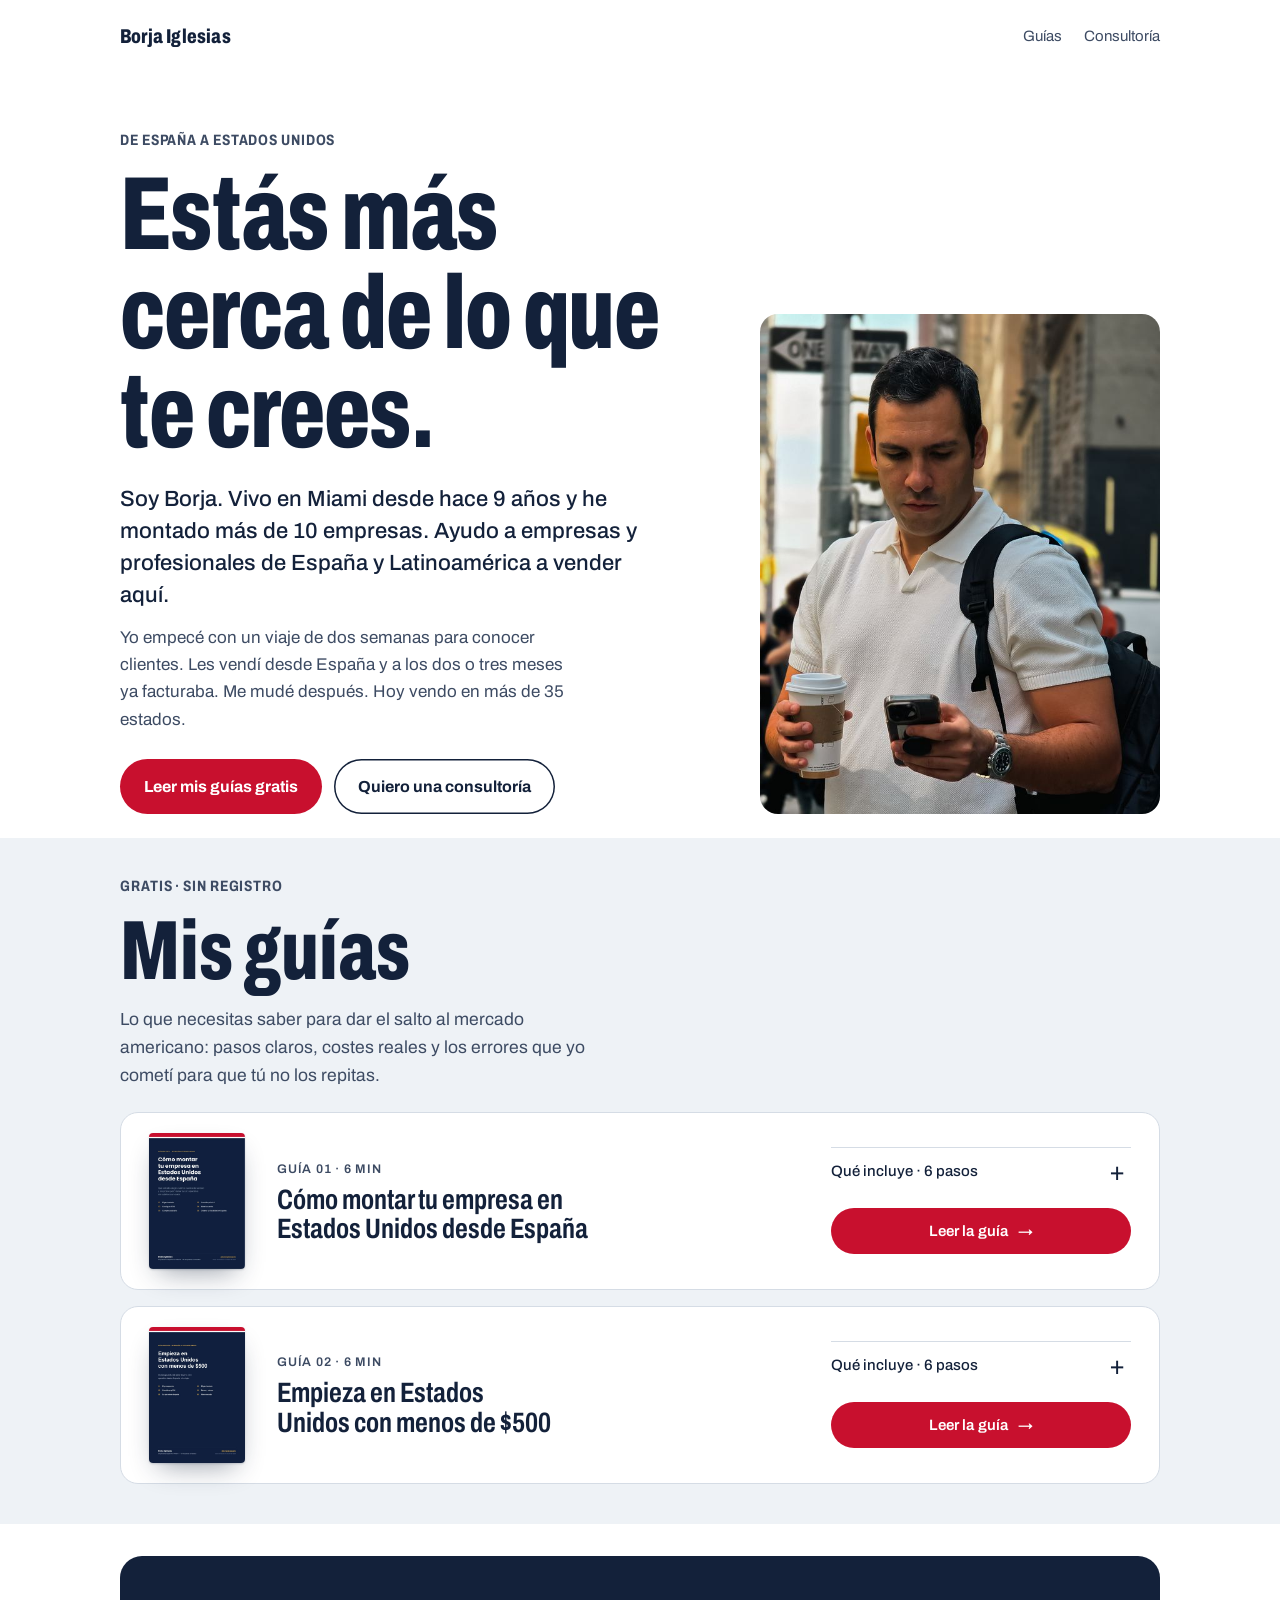
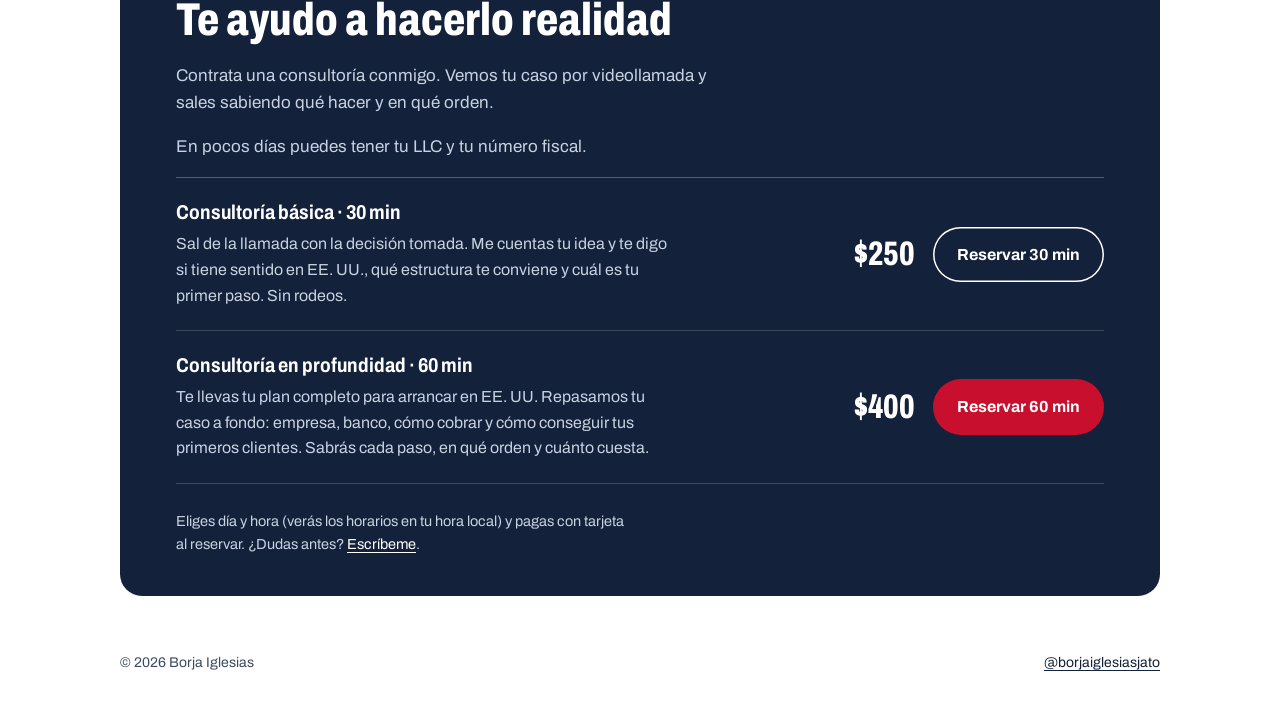
==== index.html @ a5430649 "Guías: tarjetas horizontales a todo el ancho; Guía 01 primero" ====
<!doctype html>
<html lang="es">
<head>
<meta charset="utf-8">
<meta name="viewport" content="width=device-width,initial-scale=1">
<title>Borja Iglesias · Te ayudo a vender en Estados Unidos</title>
<meta name="description" content="Vivo en Miami desde hace 9 años y he montado más de 10 empresas. Te ayudo a vender en Estados Unidos desde España o Latinoamérica.">
<link rel="canonical" href="https://borjaiglesiasjato.com/">
<meta property="og:type" content="website">
<meta property="og:locale" content="es_ES">
<meta property="og:site_name" content="Borja Iglesias">
<meta property="og:url" content="https://borjaiglesiasjato.com/">
<meta property="og:title" content="Borja Iglesias · Estás más cerca de lo que te crees">
<meta property="og:description" content="Mis guías gratuitas y consultorías 1 a 1 para llevar tu negocio a Estados Unidos.">
<meta property="og:image" content="https://borjaiglesiasjato.com/img/og-home.jpg">
<meta property="og:image:width" content="1200">
<meta property="og:image:height" content="630">
<meta property="og:image:alt" content="Borja Iglesias, empresario español en Estados Unidos">
<meta name="twitter:card" content="summary_large_image">
<meta name="theme-color" content="#13213a">
<link rel="icon" href="/favicon.svg" type="image/svg+xml">
<link rel="icon" href="/favicon-32.png" sizes="32x32" type="image/png">
<link rel="apple-touch-icon" href="/apple-touch-icon.png">
<link rel="preload" href="/fonts/archivo.woff" as="font" type="font/woff" crossorigin>
<link rel="stylesheet" href="/styles.css?v=20261027h">
</head>
<body>
<header class="wrap top">
  <a class="brand" href="/">Borja Iglesias</a>
  <nav><a href="#guias">Guías</a><a href="#sesion">Consultoría</a></nav>
</header>

<main>
  <div class="wrap hero">
    <div class="hero-text">
      <p class="kicker">De España a Estados Unidos</p>
      <h1>Estás más cerca de lo que te crees.</h1>
      <p class="lede">Soy Borja. Vivo en Miami desde hace 9 años y he montado más de 10 empresas. Ayudo a empresas y profesionales de España y Latinoamérica a vender aquí.</p>
      <p class="origin">Yo empecé con un viaje de dos semanas para conocer clientes. Les vendí desde España y a los dos o tres meses ya facturaba. Me mudé después. Hoy vendo en más de 35 estados.</p>
      <div class="actions">
        <a class="btn" href="#guias">Leer mis guías gratis</a>
        <a class="btn ghost" href="#sesion">Quiero una consultoría</a>
      </div>
    </div>
    <img class="portrait" src="/img/borja-640.jpg" srcset="/img/borja-640.jpg 640w, /img/borja-1000.jpg 1000w" sizes="(max-width: 820px) 100vw, 420px" width="640" height="800" alt="Borja Iglesias en la calle, con un café y el móvil">
  </div>

  <section id="guias" class="guides-sec">
    <div class="wrap">
      <p class="kicker">Gratis · sin registro</p>
      <h2>Mis guías</h2>
      <p class="intro">Lo que necesitas saber para dar el salto al mercado americano: pasos claros, costes reales y los errores que yo cometí para que tú no los repitas.</p>
      <ul class="guides">
        <li>
          <a class="g-cover-link" href="/guia-estados-llc" tabindex="-1" aria-hidden="true"><img class="g-cover" src="/img/portada-guia-estados-llc.jpg" width="640" height="905" alt="" loading="lazy"></a>
          <a class="g-head" href="/guia-estados-llc">
            <span class="g-meta">Guía 01 · 6 min</span>
            <h3>Cómo montar tu empresa en Estados Unidos desde España</h3>
          </a>
          <div class="g-more">
            <details class="g-toggle">
              <summary>Qué incluye · 6 pasos</summary>
              <ol class="g-steps">
                <li>Elige el estado</li><li>Constituye la LLC</li><li>Consigue el EIN</li>
                <li>Abre la cuenta</li><li>Cumple cada año</li><li>Ordena tu fiscalidad en España</li>
              </ol>
            </details>
            <a class="btn" href="/guia-estados-llc">Leer la guía <span aria-hidden="true">→</span></a>
          </div>
        </li>
        <li>
          <a class="g-cover-link" href="/guia-llc-menos-500" tabindex="-1" aria-hidden="true"><img class="g-cover" src="/img/portada-guia-llc-menos-500.jpg" width="640" height="905" alt="" loading="lazy"></a>
          <a class="g-head" href="/guia-llc-menos-500">
            <span class="g-meta">Guía 02 · 6 min</span>
            <h3>Empieza en Estados Unidos con menos de $500</h3>
          </a>
          <div class="g-more">
            <details class="g-toggle">
              <summary>Qué incluye · 6 pasos</summary>
              <ol class="g-steps">
                <li>El presupuesto, partida a partida</li><li>Elige el estado</li><li>Constituye la LLC y saca el EIN</li>
                <li>Banco y cobros</li><li>Lo que viene después</li><li>Abre mercado poco a poco</li>
              </ol>
            </details>
            <a class="btn" href="/guia-llc-menos-500">Leer la guía <span aria-hidden="true">→</span></a>
          </div>
        </li>
      </ul>
    </div>
  </section>

  <section id="sesion">
    <div class="wrap">
      <div class="session">
        <h2>Te ayudo a hacerlo realidad</h2>
        <p>Contrata una consultoría conmigo. Vemos tu caso por videollamada y sales sabiendo qué hacer y en qué orden.</p>
        <p>En pocos días puedes tener tu LLC y tu número fiscal.</p>
        <ul class="plans">
          <li>
            <div><h3>Consultoría básica · 30 min</h3>
            <p>Sal de la llamada con la decisión tomada. Me cuentas tu idea y te digo si tiene sentido en EE. UU., qué estructura te conviene y cuál es tu primer paso. Sin rodeos.</p></div>
            <div class="buy"><b class="price">$250</b>
            <a class="btn ghost" data-book="30" href="https://cal.com/borjaiglesiasjato/consultoriabasica">Reservar 30 min</a></div>
          </li>
          <li>
            <div><h3>Consultoría en profundidad · 60 min</h3>
            <p>Te llevas tu plan completo para arrancar en EE. UU. Repasamos tu caso a fondo: empresa, banco, cómo cobrar y cómo conseguir tus primeros clientes. Sabrás cada paso, en qué orden y cuánto cuesta.</p></div>
            <div class="buy"><b class="price">$400</b>
            <a class="btn" data-book="60" href="https://cal.com/borjaiglesiasjato/consultoriaprofunda">Reservar 60 min</a></div>
          </li>
        </ul>
        <p class="fine">Eliges día y hora (verás los horarios en tu hora local) y pagas con tarjeta al reservar. ¿Dudas antes? <a href="https://ig.me/m/borjaiglesiasjato">Escríbeme</a>.</p>
      </div>
    </div>
  </section>
</main>

<footer>
  <div class="wrap"><span>© 2026 Borja Iglesias</span><a href="https://www.instagram.com/borjaiglesiasjato/">@borjaiglesiasjato</a></div>
</footer>
<script>
/* Ajusta la portada de cada guía al alto del título (solo móvil/tablet) */
(function(){var mq=matchMedia('(max-width:820px)');
function fit(){document.querySelectorAll('.guides > li').forEach(function(li){
  var h=li.querySelector('.g-head');if(!h)return;
  if(!mq.matches){li.style.removeProperty('--cov');return}
  li.style.setProperty('--cov','76px');
  for(var i=0;i<3;i++){var w=Math.min(innerWidth<480?92:120,Math.round(h.offsetHeight*640/905));li.style.setProperty('--cov',w+'px')}
})}
fit();addEventListener('resize',fit);if(document.fonts)document.fonts.ready.then(fit);})();
</script>
</body>
</html>
---- styles.css ----
/* borjaiglesiasjato.com — hoja de estilos compartida
   Idea: la travesía España → Estados Unidos. Tinta azul atlántico, papel blanco frío,
   rojo de bandera solo para la acción principal. Una sola familia (Archivo) jugando con el ancho. */
@font-face{font-family:"Archivo";src:url("/fonts/archivo.woff") format("woff");
  font-weight:400 800;font-stretch:62% 100%;font-display:swap}

:root{
  --ink:#13213a;        /* azul atlántico */
  --ink-2:#3d4b63;      /* texto secundario */
  --paper:#ffffff;
  --mist:#eef2f6;       /* fondos de bloque */
  --line:#d5dce5;
  --red:#c8102e;        /* acción principal */
  --gold:#d9a23a;       /* detalle de ruta */
  --max:1080px;
  --read:68ch;
}
*{box-sizing:border-box}
html{-webkit-text-size-adjust:100%}
body{margin:0;background:var(--paper);color:var(--ink);font-family:"Archivo",system-ui,sans-serif;
  font-variation-settings:"wdth" 100;font-size:17px;line-height:1.6}
img,svg{max-width:100%;display:block}
a{color:var(--ink);text-decoration-thickness:1px;text-underline-offset:3px}
a:hover{color:var(--red)}
:focus-visible{outline:3px solid var(--gold);outline-offset:3px;border-radius:2px}
.wrap{max-width:var(--max);margin:0 auto;padding:0 20px}

/* cabecera */
.top{display:flex;justify-content:space-between;align-items:center;padding-top:20px;padding-bottom:20px}
.brand{font-weight:800;font-variation-settings:"wdth" 75;font-size:20px;letter-spacing:.01em;text-decoration:none}
.top nav{display:flex;gap:22px;font-size:15px}
.top nav a{text-decoration:none;color:var(--ink-2)}
.top nav a:hover{color:var(--ink)}

/* botón */
.btn{display:inline-flex;align-items:center;gap:10px;background:var(--red);color:#fff;text-decoration:none;
  font-weight:700;padding:15px 24px;border-radius:999px;font-size:16px}
.btn:hover{background:#a50d26;color:#fff}
.btn.ghost{background:transparent;color:var(--ink);box-shadow:inset 0 0 0 1.5px var(--ink)}
.btn.ghost:hover{background:var(--ink);color:#fff}

/* hero */
.hero{padding-top:28px;padding-bottom:24px;display:grid;grid-template-columns:1fr;gap:28px}
.hero h1{margin:0;font-weight:800;font-variation-settings:"wdth" 68;line-height:.95;
  font-size:clamp(46px,9.5vw,104px);letter-spacing:-.01em;max-width:14ch}
.hero p.lede{font-size:clamp(19px,2.2vw,22px);line-height:1.45;max-width:40ch;margin:22px 0 12px;font-weight:500}
.hero p.origin{color:var(--ink-2);max-width:46ch;margin:0 0 26px}
.portrait{width:100%;aspect-ratio:4/3;object-fit:cover;object-position:50% 22%;border-radius:18px;background:var(--mist);height:auto}
@media (min-width:821px){
  .hero{grid-template-columns:minmax(0,1fr) 400px;gap:56px;align-items:end;padding-top:56px}
  .portrait{aspect-ratio:4/5;object-position:center}
}

/* secciones */
section{padding:32px 0}
.mist{background:var(--mist)}
h2{font-weight:800;font-variation-settings:"wdth" 75;font-size:clamp(30px,4.5vw,46px);line-height:1.05;margin:0 0 18px}
h3{font-weight:700;font-size:20px;line-height:1.25;margin:0 0 6px}
.cols{display:grid;grid-template-columns:1fr 1fr;gap:48px;align-items:start}
@media (max-width:820px){.cols{grid-template-columns:1fr;gap:24px}}
.story p{max-width:var(--read);margin:0 0 14px}
.facts{list-style:none;padding:0;margin:0;border-top:1.5px solid var(--ink)}
.facts li{display:grid;grid-template-columns:120px 1fr;gap:16px;padding:16px 0;border-bottom:1px solid var(--line)}
.facts b{font-variation-settings:"wdth" 70;font-size:30px;line-height:1;font-weight:800}
.facts span{color:var(--ink-2);font-size:15.5px}

/* guías: bloque protagonista */
.guides-sec{background:var(--mist);padding:36px 0 40px}
.guides-sec h2{font-size:clamp(44px,8vw,84px);font-variation-settings:"wdth" 68;line-height:.95;margin:0 0 14px}
.guides-sec .intro{color:var(--ink-2);max-width:48ch;margin:0;font-size:17.5px}
.guides{list-style:none;padding:0;margin:22px 0 0;display:grid;gap:16px}
.guides > li{display:grid;grid-template-columns:var(--cov,88px) 1fr;grid-template-areas:"cover head" "more more";gap:14px 14px;align-items:center;
  background:#fff;color:var(--ink);text-decoration:none;border-radius:18px;padding:16px;border:1px solid var(--line)}
.g-cover{width:100%;height:auto;border-radius:4px;box-shadow:0 1px 2px rgba(19,33,58,.18),0 12px 28px -10px rgba(19,33,58,.45);transition:transform .25s ease}
.g-cover-link{grid-area:cover;display:block}
.g-head{grid-area:head;display:block;color:var(--ink);text-decoration:none}
.g-more{grid-area:more}
.g-more > .btn{display:flex;justify-content:center;width:100%;padding:11px 20px;font-size:15px;font-weight:600;letter-spacing:.01em}
.g-meta{display:block;font-weight:600;font-size:12.5px;letter-spacing:.06em;text-transform:uppercase;color:var(--ink-2);margin-bottom:6px}
.guides h3{font-weight:650;font-variation-settings:"wdth" 74;font-size:clamp(22px,3.6vw,40px);line-height:1.05;margin:0;max-width:20ch;text-wrap:balance}
.g-toggle{border-top:1px solid var(--line);margin:0 0 14px}
.g-toggle summary{list-style:none;cursor:pointer;display:flex;justify-content:space-between;align-items:center;gap:12px;
  padding:10px 0;font-weight:500;font-size:15px;min-height:44px}
.g-toggle summary::-webkit-details-marker{display:none}
.g-toggle summary::after{content:"+";font-weight:300;font-size:26px;line-height:1;width:28px;text-align:center;color:var(--ink)}
.g-toggle[open] summary::after{content:"\2212"}
.g-toggle summary:hover{color:var(--red)}
.g-steps{list-style:none;counter-reset:s;padding:0 0 4px;margin:0;display:grid;grid-template-columns:1fr;gap:0}
.g-steps li{counter-increment:s;display:flex;gap:12px;align-items:baseline;padding:6px 0;font-size:15px;font-weight:400;border-bottom:1px solid var(--mist)}
.g-steps li::before{content:counter(s,decimal-leading-zero);font-weight:600;font-variation-settings:"wdth" 70;font-size:14px;color:#9a6b14;min-width:20px;
  font-feature-settings:"tnum"}
.g-head:hover h3{color:var(--red)}
@media (prefers-reduced-motion:no-preference){.guides > li:hover .g-cover{transform:translateY(-4px) rotate(-1deg)}}
@media (min-width:821px){
  .guides{gap:16px}
  .guides > li{grid-template-columns:96px minmax(0,1fr) 300px;grid-template-areas:"cover head more";gap:0 32px;padding:20px 28px;align-items:center}
  .guides h3{font-size:clamp(22px,2.2vw,28px);max-width:26ch}
  .g-more .g-toggle{margin-top:0}
}

/* sesión */
.session{background:var(--ink);color:#fff;border-radius:22px;padding:40px clamp(22px,5vw,56px);margin:0 auto}
.session h2{color:#fff}
.session p{color:#c8d2e1;max-width:56ch}
.session ul{color:#e6ecf4;padding-left:20px;margin:16px 0 26px}
.session .btn.ghost{color:#fff;box-shadow:inset 0 0 0 1.5px #fff}
.session .btn.ghost:hover{background:#fff;color:var(--ink)}
.actions{display:flex;flex-wrap:wrap;gap:12px}

footer{padding:24px 0 32px;color:var(--ink-2);font-size:14px}
footer .wrap{display:flex;justify-content:space-between;flex-wrap:wrap;gap:12px}

/* página de guía */
.guide-head{padding-top:40px;padding-bottom:28px;border-bottom:1.5px solid var(--ink)}
.guide-head h1{font-weight:800;font-variation-settings:"wdth" 70;font-size:clamp(40px,7vw,78px);line-height:.98;margin:0 0 18px;max-width:16ch}
.guide-head p{color:var(--ink-2);font-size:19px;max-width:52ch;margin:0 0 22px}
.toc{display:flex;flex-wrap:wrap;gap:8px 18px;font-size:15px;margin-top:18px}
.toc a{color:var(--ink-2)}
.guide{max-width:var(--read);margin:0 auto;padding:10px 0 30px}
.guide section{padding:38px 0 6px}
.guide .step{display:block;color:var(--red);font-weight:700;font-size:15px;margin-bottom:6px}
.guide h2{font-size:clamp(28px,4vw,38px)}
.guide p,.guide li{font-size:17.5px}
.guide ul{padding-left:20px}
.guide li{margin-bottom:8px}
.note{background:var(--mist);border-left:4px solid var(--red);padding:16px 18px;margin:22px 0;border-radius:0 10px 10px 0}
.note.warn{background:#fdf2e3;border-left-color:var(--gold)}
.note b{display:block;margin-bottom:4px}
.tbl{overflow-x:auto;margin:20px 0}
table{border-collapse:collapse;width:100%;font-size:15px;min-width:560px}
th{background:var(--ink);color:#fff;text-align:left;font-weight:600;padding:10px 10px;font-size:13.5px}
td{border-bottom:1px solid var(--line);padding:11px 10px;vertical-align:top}
td:first-child{font-weight:700;white-space:nowrap}
.small{font-size:14px;color:var(--ink-2)}
.checklist{list-style:none;padding:0}
.checklist li{padding:10px 0 10px 34px;border-bottom:1px solid var(--line);position:relative}
.checklist li::before{content:"";position:absolute;left:0;top:13px;width:18px;height:18px;border:2px solid var(--ink);border-radius:4px}
.end-cta{margin:40px 0 10px}

/* sesión: dos opciones con precio */
.plans{list-style:none;padding:0;margin:26px 0 22px;border-top:1px solid rgba(255,255,255,.28)}
.session .plans{padding-left:0}
.plans li{display:grid;grid-template-columns:1fr auto;gap:14px 32px;align-items:center;padding:22px 0;border-bottom:1px solid rgba(255,255,255,.18)}
.plans h3{color:#fff;font-variation-settings:"wdth" 85}
.plans p{margin:0;font-size:16px}
.plans .buy{display:flex;align-items:center;gap:18px;justify-content:flex-end}
.plans .price{font-variation-settings:"wdth" 68;font-weight:800;font-size:34px;line-height:1;color:#fff;white-space:nowrap}
.session .fine{font-size:14.5px;margin:0}
.session .fine a{color:#fff}
@media (max-width:640px){
  .plans li{grid-template-columns:1fr}
  .plans .buy{justify-content:space-between}
}

/* aviso intermedio en guías */
.mid-cta{background:var(--ink);color:#fff;border-radius:16px;padding:20px;margin:34px 0 0;display:grid;gap:14px}
.mid-cta p{margin:0;font-size:18px;font-weight:600;color:#fff}
.mid-cta .btn{justify-content:center;width:100%;white-space:nowrap;padding:13px 20px;font-size:15.5px;font-weight:600}
@media (min-width:640px){.mid-cta{grid-template-columns:1fr auto;align-items:center;padding:22px 26px}.mid-cta .btn{width:auto}}

/* 404 */
.notfound{padding-top:40px;padding-bottom:60px}
.notfound h1{font-weight:800;font-variation-settings:"wdth" 68;font-size:clamp(42px,8vw,84px);line-height:.98;margin:0 0 18px;max-width:14ch}
.notfound p{max-width:46ch;color:var(--ink-2);margin:0 0 24px}

.kicker{margin:0 0 14px;font-weight:700;font-variation-settings:"wdth" 80;font-size:15px;letter-spacing:.06em;text-transform:uppercase;color:var(--ink-2)}
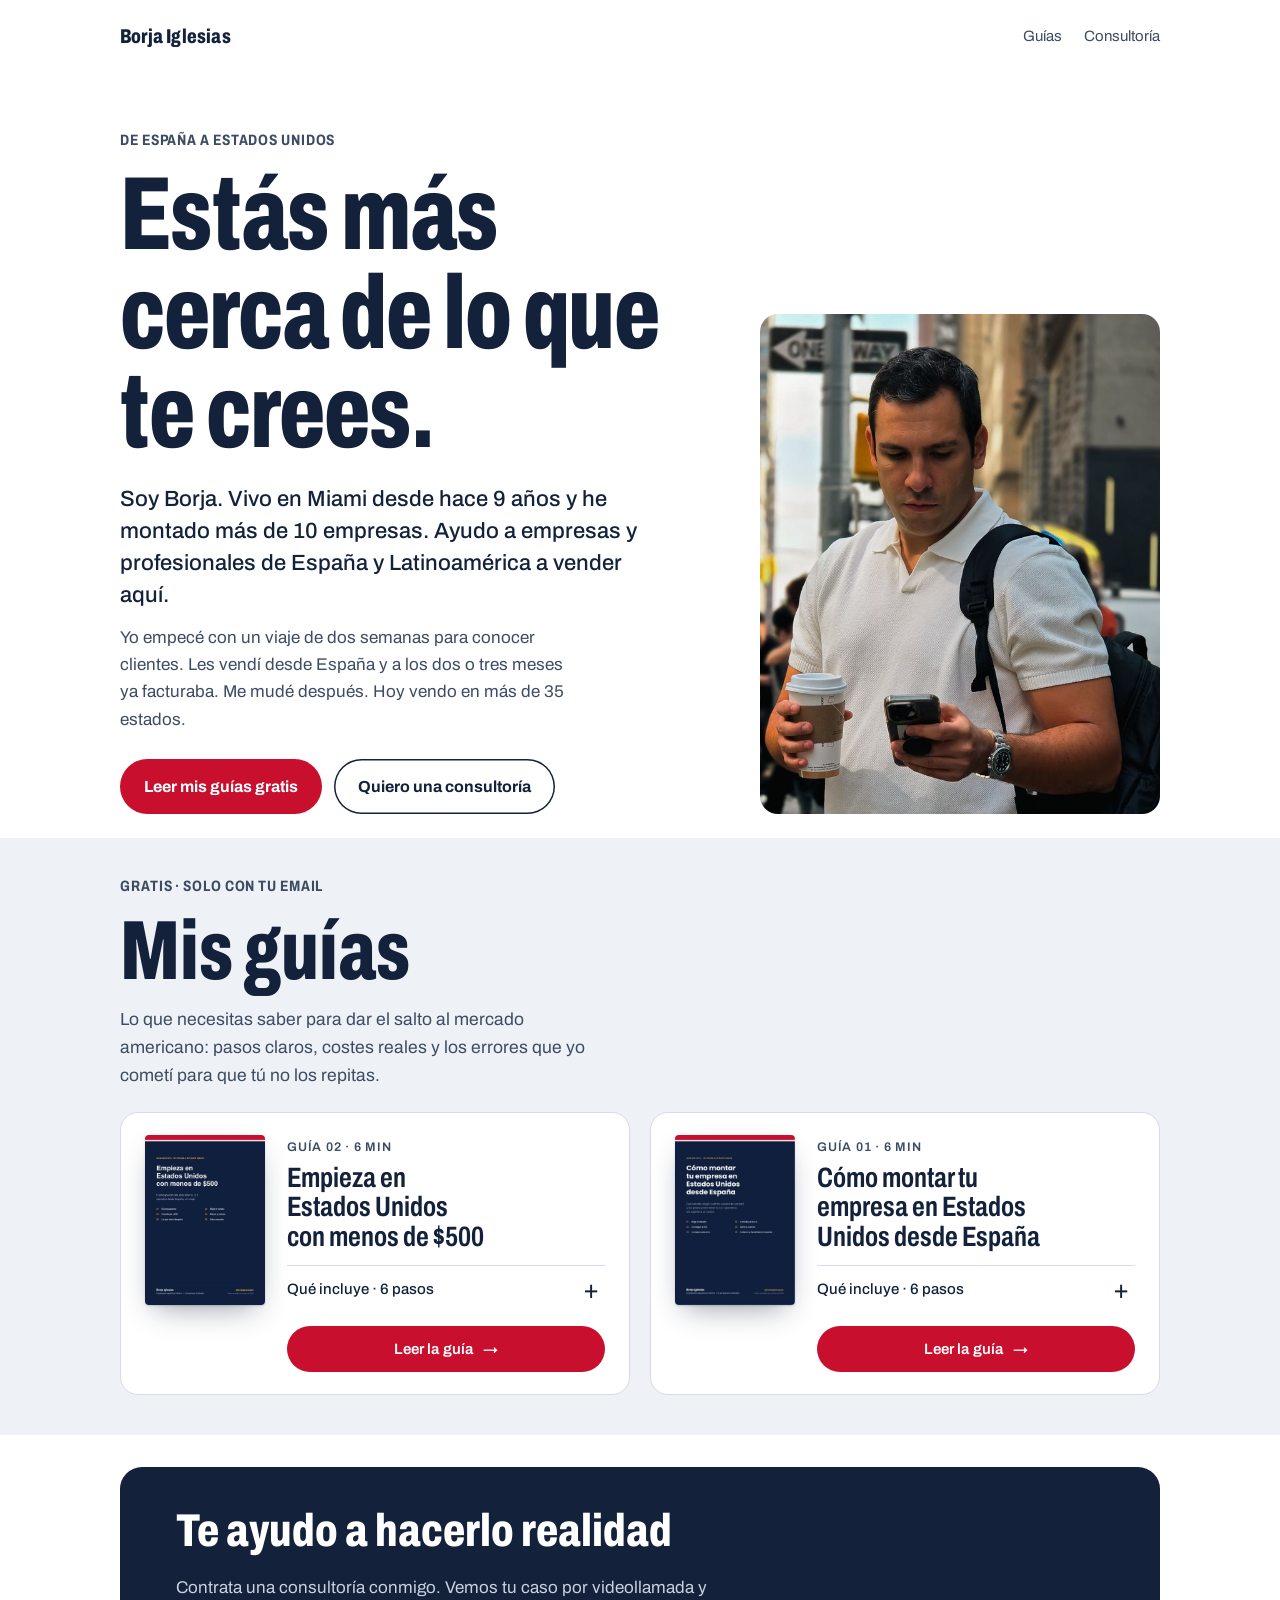
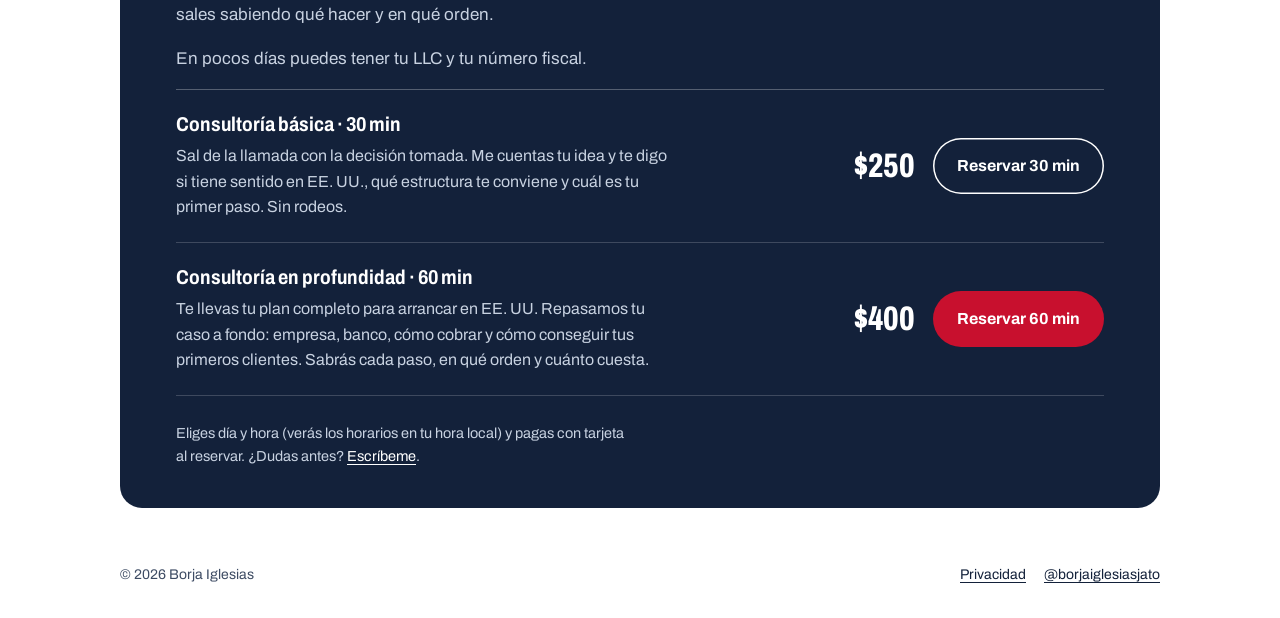
==== commit ede038e6: "Preview: guías con email (Kajabi), política de privacidad pendiente de datos del responsable Co-Auth" ====
--- a/index.html
+++ b/index.html
@@ -22,7 +22,7 @@
 <link rel="icon" href="/favicon-32.png" sizes="32x32" type="image/png">
 <link rel="apple-touch-icon" href="/apple-touch-icon.png">
 <link rel="preload" href="/fonts/archivo.woff" as="font" type="font/woff" crossorigin>
-<link rel="stylesheet" href="/styles.css?v=20261027h">
+<link rel="stylesheet" href="/styles.css?v=20261028a">
 </head>
 <body>
 <header class="wrap top">
@@ -47,10 +47,27 @@
 
   <section id="guias" class="guides-sec">
     <div class="wrap">
-      <p class="kicker">Gratis · sin registro</p>
+      <p class="kicker">Gratis · solo con tu email</p>
       <h2>Mis guías</h2>
       <p class="intro">Lo que necesitas saber para dar el salto al mercado americano: pasos claros, costes reales y los errores que yo cometí para que tú no los repitas.</p>
       <ul class="guides">
+        <li>
+          <a class="g-cover-link" href="/guia-llc-menos-500" tabindex="-1" aria-hidden="true"><img class="g-cover" src="/img/portada-guia-llc-menos-500.jpg" width="640" height="905" alt="" loading="lazy"></a>
+          <a class="g-head" href="/guia-llc-menos-500">
+            <span class="g-meta">Guía 02 · 6 min</span>
+            <h3>Empieza en Estados Unidos con menos de $500</h3>
+          </a>
+          <div class="g-more">
+            <details class="g-toggle">
+              <summary>Qué incluye · 6 pasos</summary>
+              <ol class="g-steps">
+                <li>El presupuesto, partida a partida</li><li>Elige el estado</li><li>Constituye la LLC y saca el EIN</li>
+                <li>Banco y cobros</li><li>Lo que viene después</li><li>Abre mercado poco a poco</li>
+              </ol>
+            </details>
+            <a class="btn" href="/guia-llc-menos-500">Leer la guía <span aria-hidden="true">→</span></a>
+          </div>
+        </li>
         <li>
           <a class="g-cover-link" href="/guia-estados-llc" tabindex="-1" aria-hidden="true"><img class="g-cover" src="/img/portada-guia-estados-llc.jpg" width="640" height="905" alt="" loading="lazy"></a>
           <a class="g-head" href="/guia-estados-llc">
@@ -66,23 +83,6 @@
               </ol>
             </details>
             <a class="btn" href="/guia-estados-llc">Leer la guía <span aria-hidden="true">→</span></a>
-          </div>
-        </li>
-        <li>
-          <a class="g-cover-link" href="/guia-llc-menos-500" tabindex="-1" aria-hidden="true"><img class="g-cover" src="/img/portada-guia-llc-menos-500.jpg" width="640" height="905" alt="" loading="lazy"></a>
-          <a class="g-head" href="/guia-llc-menos-500">
-            <span class="g-meta">Guía 02 · 6 min</span>
-            <h3>Empieza en Estados Unidos con menos de $500</h3>
-          </a>
-          <div class="g-more">
-            <details class="g-toggle">
-              <summary>Qué incluye · 6 pasos</summary>
-              <ol class="g-steps">
-                <li>El presupuesto, partida a partida</li><li>Elige el estado</li><li>Constituye la LLC y saca el EIN</li>
-                <li>Banco y cobros</li><li>Lo que viene después</li><li>Abre mercado poco a poco</li>
-              </ol>
-            </details>
-            <a class="btn" href="/guia-llc-menos-500">Leer la guía <span aria-hidden="true">→</span></a>
           </div>
         </li>
       </ul>
@@ -116,7 +116,7 @@
 </main>
 
 <footer>
-  <div class="wrap"><span>© 2026 Borja Iglesias</span><a href="https://www.instagram.com/borjaiglesiasjato/">@borjaiglesiasjato</a></div>
+  <div class="wrap"><span>© 2026 Borja Iglesias</span><span class="foot-links"><a href="/privacidad">Privacidad</a><a href="https://www.instagram.com/borjaiglesiasjato/">@borjaiglesiasjato</a></span></div>
 </footer>
 <script>
 /* Ajusta la portada de cada guía al alto del título (solo móvil/tablet) */
--- a/styles.css
+++ b/styles.css
@@ -92,10 +92,11 @@
 .g-head:hover h3{color:var(--red)}
 @media (prefers-reduced-motion:no-preference){.guides > li:hover .g-cover{transform:translateY(-4px) rotate(-1deg)}}
 @media (min-width:821px){
-  .guides{gap:16px}
-  .guides > li{grid-template-columns:96px minmax(0,1fr) 300px;grid-template-areas:"cover head more";gap:0 32px;padding:20px 28px;align-items:center}
-  .guides h3{font-size:clamp(22px,2.2vw,28px);max-width:26ch}
-  .g-more .g-toggle{margin-top:0}
+  .guides{grid-template-columns:repeat(2,minmax(0,1fr));gap:20px;align-items:start}
+  .guides > li{grid-template-columns:120px 1fr;grid-template-areas:"cover head" "cover more";gap:4px 22px;padding:22px 24px;align-items:start}
+  .guides h3{font-size:clamp(22px,2.2vw,28px)}
+  .g-head{align-self:end;padding-top:2px}
+  .g-toggle{margin-top:10px}
 }
 
 /* sesión */
@@ -164,3 +165,39 @@
 .notfound p{max-width:46ch;color:var(--ink-2);margin:0 0 24px}
 
 .kicker{margin:0 0 14px;font-weight:700;font-variation-settings:"wdth" 80;font-size:15px;letter-spacing:.06em;text-transform:uppercase;color:var(--ink-2)}
+
+/* guía: desbloqueo con email */
+html.gated .locked{display:none}
+.gate{display:none}
+html.gated .gate{display:block;position:relative;margin:30px 0 10px;background:var(--ink);color:#fff;border-radius:22px;padding:34px clamp(20px,5vw,44px) 30px}
+html.gated .gate::before{content:"";position:absolute;left:0;right:0;top:-120px;height:110px;pointer-events:none;
+  background:linear-gradient(to bottom,rgba(255,255,255,0),#fff)}
+.gate .kicker{color:var(--gold);margin-bottom:10px}
+.gate h2{color:#fff;margin:0 0 12px}
+.gate > p{color:#c8d2e1;max-width:52ch;font-size:17px;margin:0 0 20px}
+.gate .gate-legal{font-size:13px;line-height:1.5;color:#9fb0c7;margin:16px 0 0}
+.gate .gate-legal a{color:#fff}
+/* formulario de Kajabi restilado (gana a sus estilos con #gate + !important) */
+#gate #kajabi-form,#gate #kajabi-form form,#gate .kajabi-form__content{display:block!important;max-width:520px!important;width:100%!important;margin:0!important;padding:0!important;background:none!important;box-shadow:none!important;border:0!important}
+#gate .kajabi-form__title,#gate .kajabi-form__subtitle{display:none!important}
+#gate fieldset{border:0!important;padding:0!important;margin:0!important;display:grid!important;gap:12px}
+#gate .kajabi-form__form-item{margin:0!important;padding:0!important;width:100%!important}
+#gate input[type=text],#gate input[type=email]{width:100%!important;box-sizing:border-box!important;font-family:"Archivo",system-ui,sans-serif!important;font-size:17px!important;
+  padding:15px 16px!important;border-radius:12px!important;border:1.5px solid transparent!important;background:#fff!important;color:#13213a!important;box-shadow:none!important;height:auto!important;line-height:1.3!important;margin:0!important}
+#gate input::placeholder{color:#6b778a!important;opacity:1}
+#gate input[type=text]:focus,#gate input[type=email]:focus{outline:3px solid #d9a23a!important;outline-offset:1px}
+#gate .checkbox-field label{display:flex!important;gap:12px!important;align-items:flex-start!important;margin:4px 0 0!important;padding:0!important;position:static!important;cursor:pointer}
+#gate .checkbox-field input[type=checkbox]{appearance:auto!important;-webkit-appearance:checkbox!important;position:static!important;opacity:1!important;display:block!important;
+  width:20px!important;height:20px!important;min-width:20px;margin:2px 0 0!important;padding:0!important;accent-color:#c8102e;border-radius:4px!important}
+#gate .checkbox-field .overlay,#gate .checkbox-field label::before,#gate .checkbox-field label::after{display:none!important}
+#gate .checkbox-field .text{position:static!important;padding:0!important;margin:0!important;color:#e6ecf4!important;font-family:"Archivo",system-ui,sans-serif!important;font-size:14.5px!important;line-height:1.45!important;font-weight:400!important}
+#gate .kajabi-form__btn{display:inline-flex!important;justify-content:center;align-items:center;width:100%!important;background:#c8102e!important;color:#fff!important;border:0!important;
+  font-family:"Archivo",system-ui,sans-serif!important;font-weight:700!important;font-size:17px!important;padding:17px 28px!important;border-radius:999px!important;cursor:pointer;margin:8px 0 0!important;height:auto!important;line-height:1.2!important;box-shadow:none!important;text-transform:none!important;letter-spacing:0!important}
+#gate .kajabi-form__btn:hover{background:#a50d26!important}
+#gate .kajabi-form__btn:focus-visible{outline:3px solid #d9a23a!important;outline-offset:3px}
+#gate .parsley-errors-list{list-style:none;padding:0;margin:6px 0 0;color:#ffb4b4;font-size:14px}
+@media (min-width:640px){#gate .kajabi-form__btn{width:auto!important}}
+.foot-links{display:flex;gap:18px}
+.legal{padding-top:30px}
+.legal h1{font-weight:800;font-variation-settings:"wdth" 70;font-size:clamp(36px,6vw,60px);line-height:1;margin:0 0 10px}
+.legal h2{font-size:clamp(22px,3vw,28px);margin:32px 0 10px}
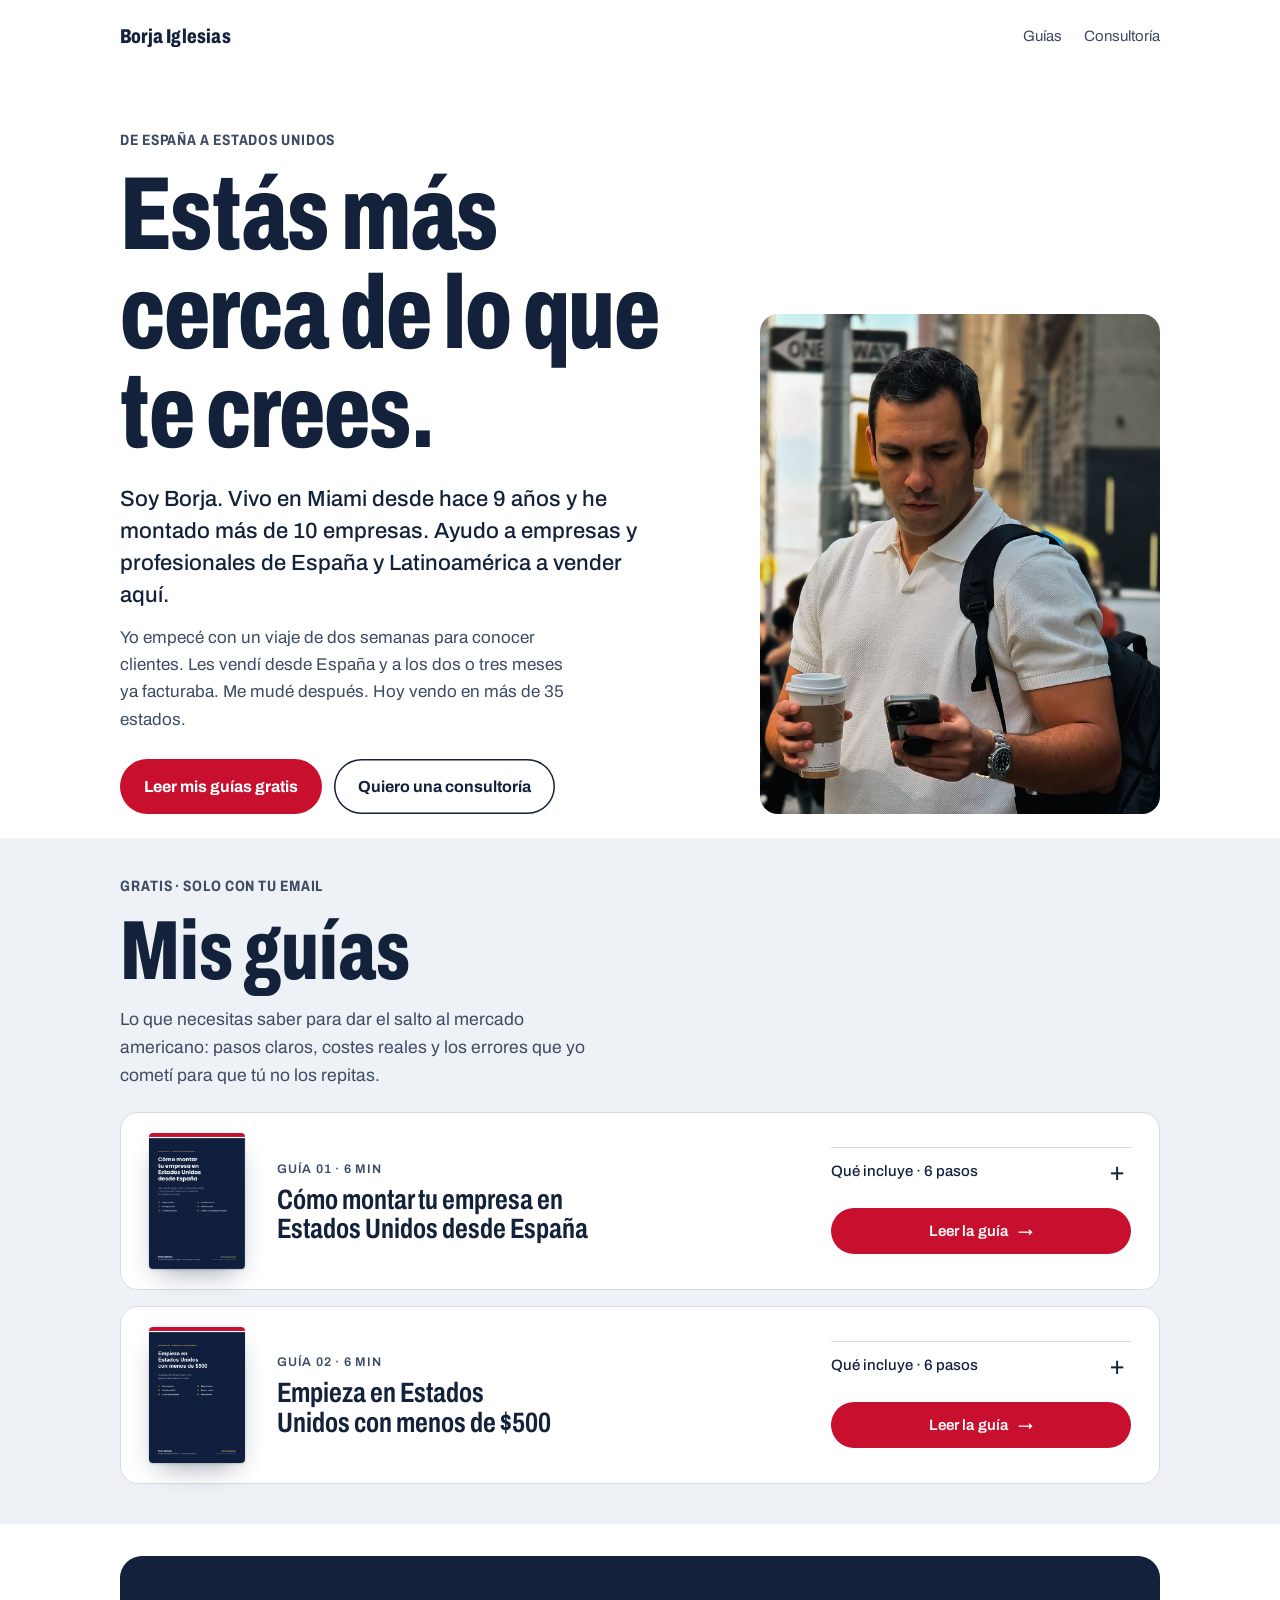
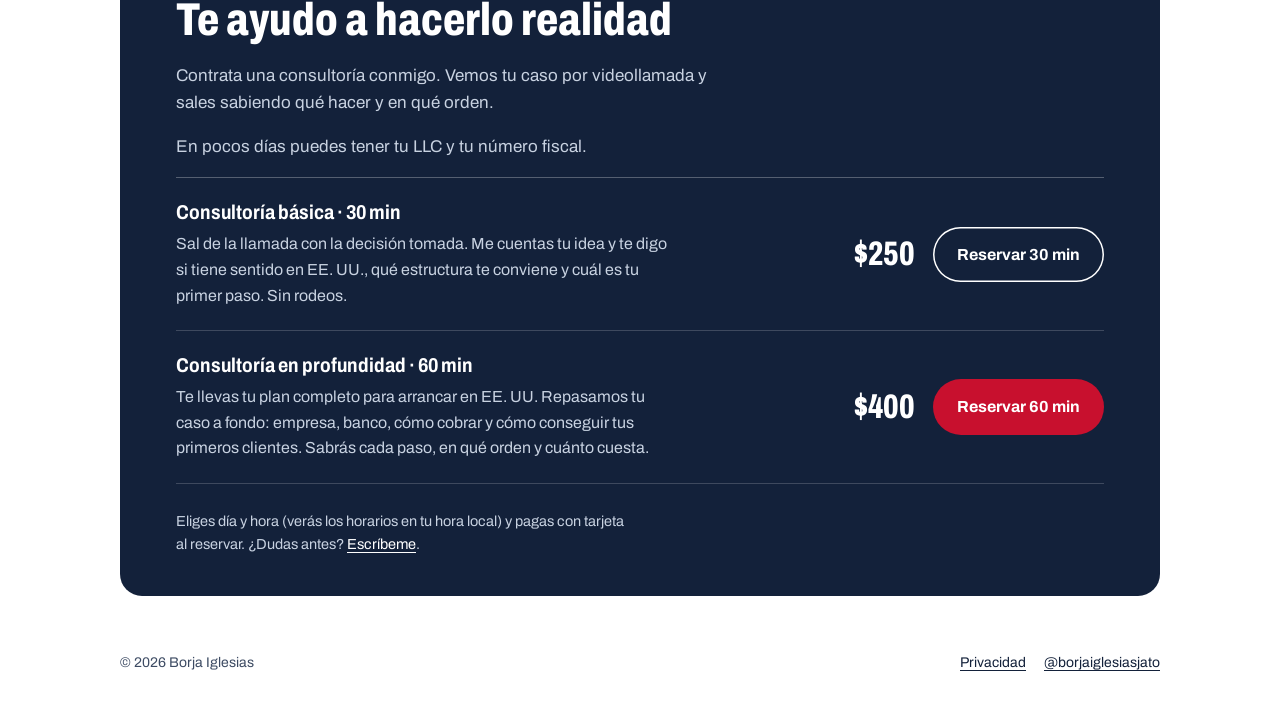
==== commit 832c44ef: "Guías: acceso con email (formulario en Kajabi) y política de privacidad Co-Authored-By: Claude Opus " ====
--- a/index.html
+++ b/index.html
@@ -22,7 +22,7 @@
 <link rel="icon" href="/favicon-32.png" sizes="32x32" type="image/png">
 <link rel="apple-touch-icon" href="/apple-touch-icon.png">
 <link rel="preload" href="/fonts/archivo.woff" as="font" type="font/woff" crossorigin>
-<link rel="stylesheet" href="/styles.css?v=20261028a">
+<link rel="stylesheet" href="/styles.css?v=20261028b">
 </head>
 <body>
 <header class="wrap top">
@@ -52,6 +52,23 @@
       <p class="intro">Lo que necesitas saber para dar el salto al mercado americano: pasos claros, costes reales y los errores que yo cometí para que tú no los repitas.</p>
       <ul class="guides">
         <li>
+          <a class="g-cover-link" href="/guia-estados-llc" tabindex="-1" aria-hidden="true"><img class="g-cover" src="/img/portada-guia-estados-llc.jpg" width="640" height="905" alt="" loading="lazy"></a>
+          <a class="g-head" href="/guia-estados-llc">
+            <span class="g-meta">Guía 01 · 6 min</span>
+            <h3>Cómo montar tu empresa en Estados Unidos desde España</h3>
+          </a>
+          <div class="g-more">
+            <details class="g-toggle">
+              <summary>Qué incluye · 6 pasos</summary>
+              <ol class="g-steps">
+                <li>Elige el estado</li><li>Constituye la LLC</li><li>Consigue el EIN</li>
+                <li>Abre la cuenta</li><li>Cumple cada año</li><li>Ordena tu fiscalidad en España</li>
+              </ol>
+            </details>
+            <a class="btn" href="/guia-estados-llc">Leer la guía <span aria-hidden="true">→</span></a>
+          </div>
+        </li>
+        <li>
           <a class="g-cover-link" href="/guia-llc-menos-500" tabindex="-1" aria-hidden="true"><img class="g-cover" src="/img/portada-guia-llc-menos-500.jpg" width="640" height="905" alt="" loading="lazy"></a>
           <a class="g-head" href="/guia-llc-menos-500">
             <span class="g-meta">Guía 02 · 6 min</span>
@@ -66,23 +83,6 @@
               </ol>
             </details>
             <a class="btn" href="/guia-llc-menos-500">Leer la guía <span aria-hidden="true">→</span></a>
-          </div>
-        </li>
-        <li>
-          <a class="g-cover-link" href="/guia-estados-llc" tabindex="-1" aria-hidden="true"><img class="g-cover" src="/img/portada-guia-estados-llc.jpg" width="640" height="905" alt="" loading="lazy"></a>
-          <a class="g-head" href="/guia-estados-llc">
-            <span class="g-meta">Guía 01 · 6 min</span>
-            <h3>Cómo montar tu empresa en Estados Unidos desde España</h3>
-          </a>
-          <div class="g-more">
-            <details class="g-toggle">
-              <summary>Qué incluye · 6 pasos</summary>
-              <ol class="g-steps">
-                <li>Elige el estado</li><li>Constituye la LLC</li><li>Consigue el EIN</li>
-                <li>Abre la cuenta</li><li>Cumple cada año</li><li>Ordena tu fiscalidad en España</li>
-              </ol>
-            </details>
-            <a class="btn" href="/guia-estados-llc">Leer la guía <span aria-hidden="true">→</span></a>
           </div>
         </li>
       </ul>
--- a/styles.css
+++ b/styles.css
@@ -92,11 +92,10 @@
 .g-head:hover h3{color:var(--red)}
 @media (prefers-reduced-motion:no-preference){.guides > li:hover .g-cover{transform:translateY(-4px) rotate(-1deg)}}
 @media (min-width:821px){
-  .guides{grid-template-columns:repeat(2,minmax(0,1fr));gap:20px;align-items:start}
-  .guides > li{grid-template-columns:120px 1fr;grid-template-areas:"cover head" "cover more";gap:4px 22px;padding:22px 24px;align-items:start}
-  .guides h3{font-size:clamp(22px,2.2vw,28px)}
-  .g-head{align-self:end;padding-top:2px}
-  .g-toggle{margin-top:10px}
+  .guides{gap:16px}
+  .guides > li{grid-template-columns:96px minmax(0,1fr) 300px;grid-template-areas:"cover head more";gap:0 32px;padding:20px 28px;align-items:center}
+  .guides h3{font-size:clamp(22px,2.2vw,28px);max-width:26ch}
+  .g-more .g-toggle{margin-top:0}
 }
 
 /* sesión */
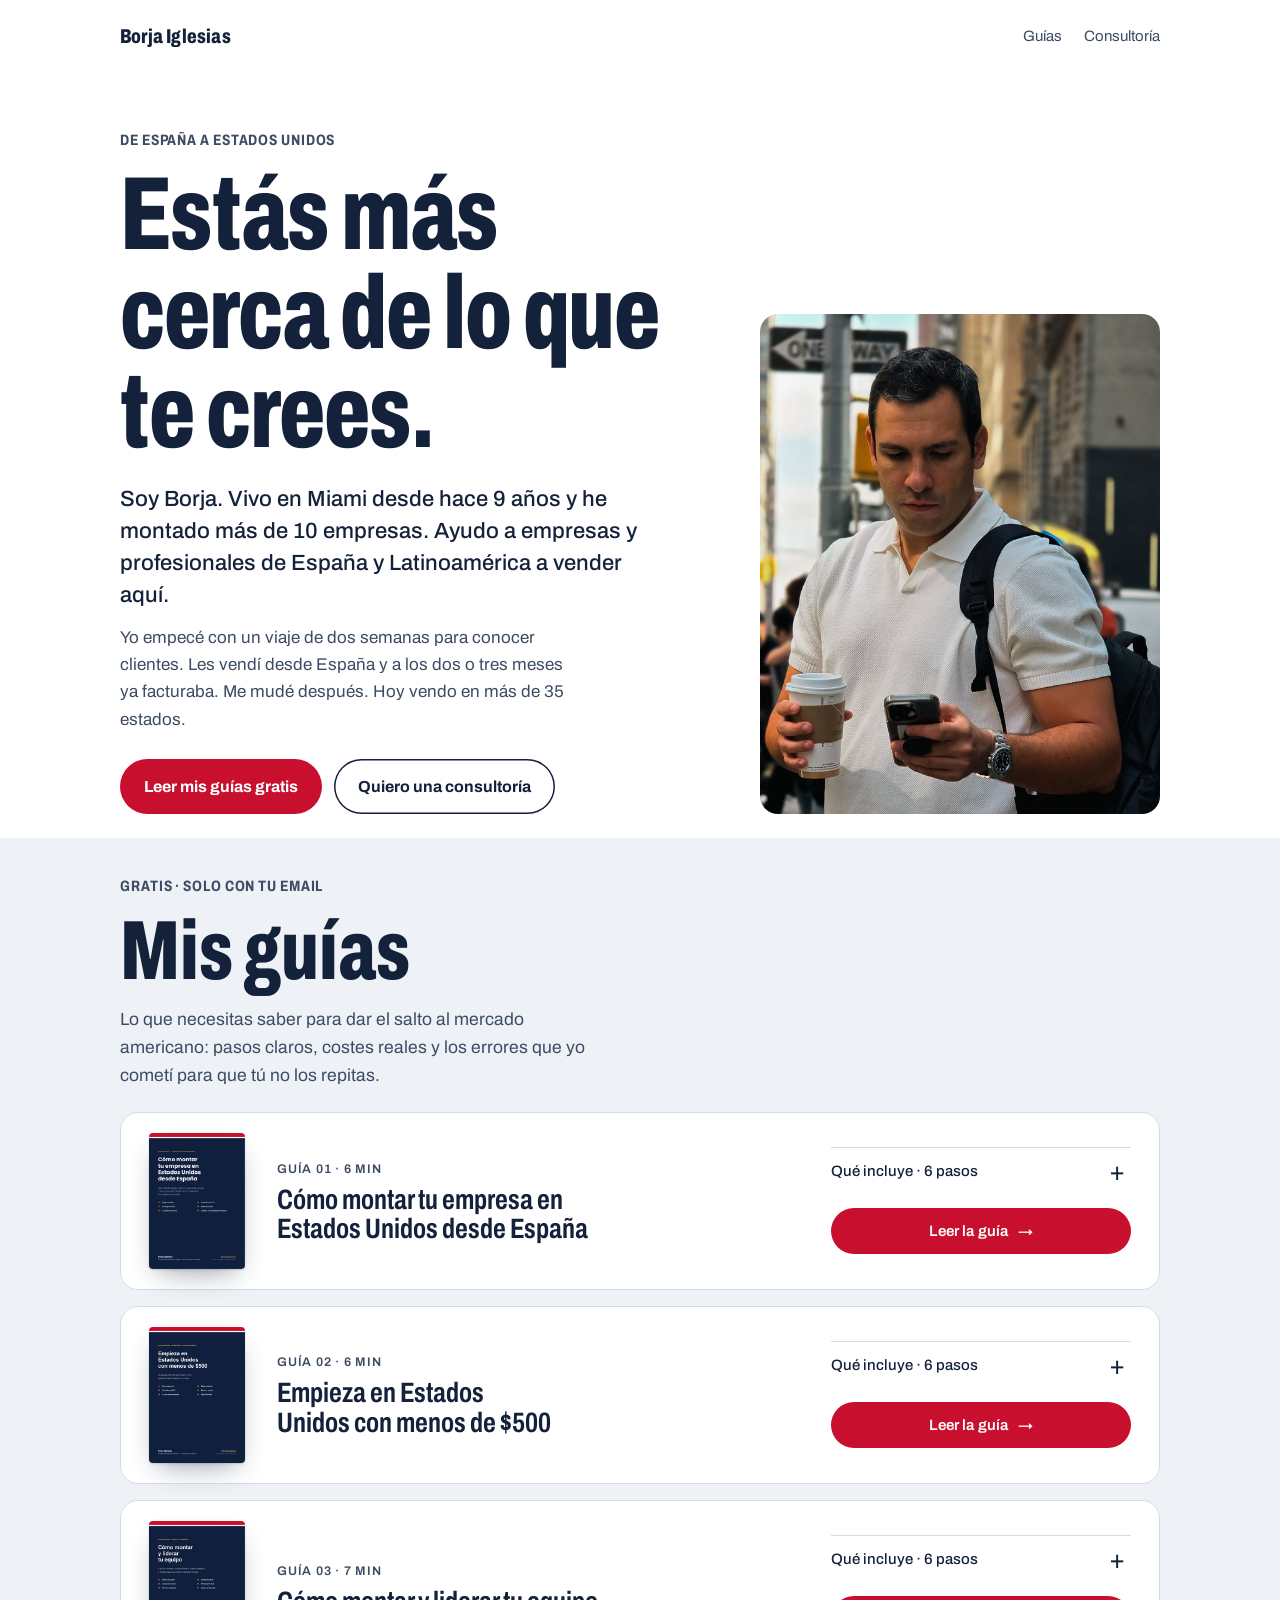
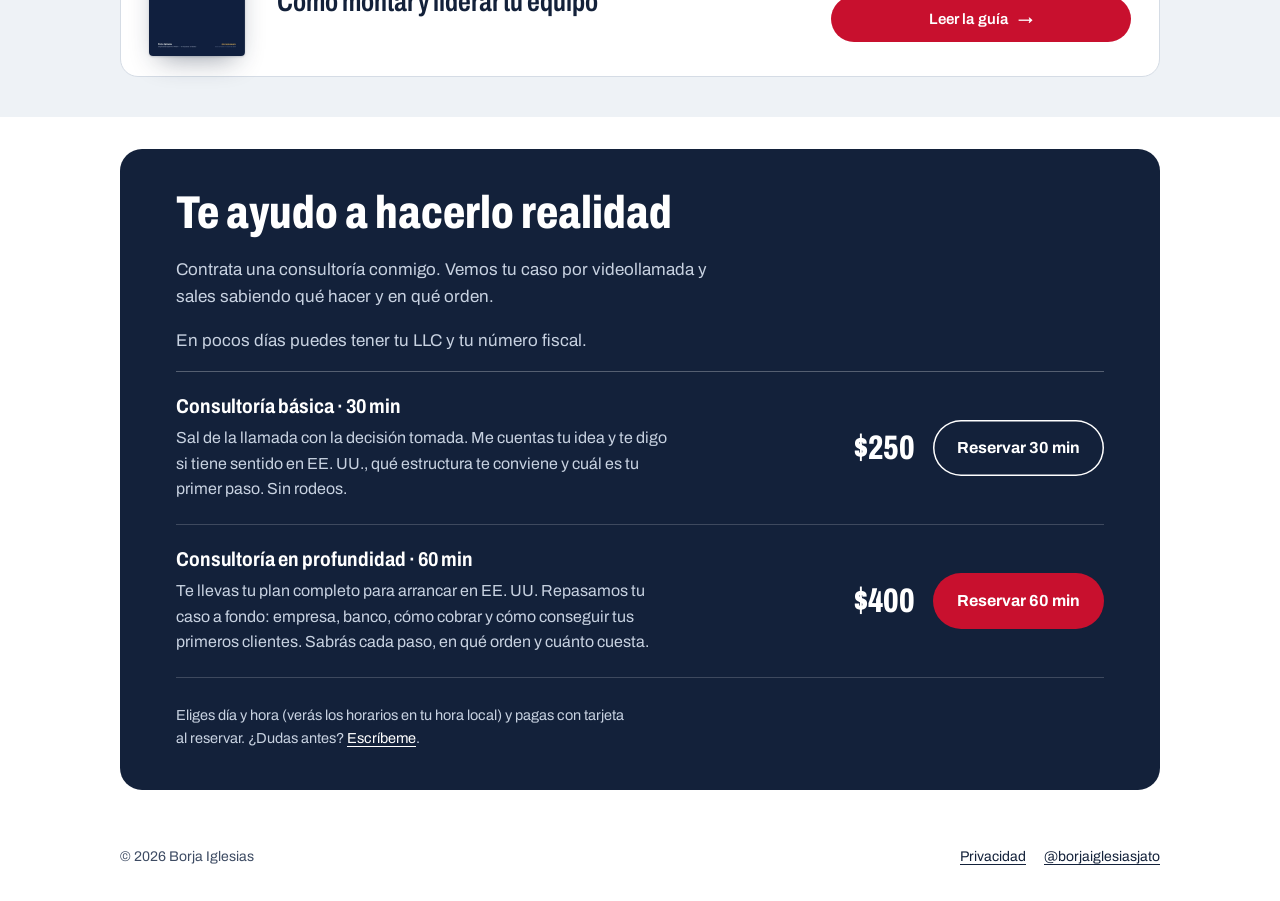
==== commit 4f727e9b: "Guía: Cómo montar y liderar tu equipo" ====
--- a/index.html
+++ b/index.html
@@ -22,7 +22,7 @@
 <link rel="icon" href="/favicon-32.png" sizes="32x32" type="image/png">
 <link rel="apple-touch-icon" href="/apple-touch-icon.png">
 <link rel="preload" href="/fonts/archivo.woff" as="font" type="font/woff" crossorigin>
-<link rel="stylesheet" href="/styles.css?v=20261028b">
+<link rel="stylesheet" href="/styles.css?v=20261028d">
 </head>
 <body>
 <header class="wrap top">
@@ -85,6 +85,23 @@
             <a class="btn" href="/guia-llc-menos-500">Leer la guía <span aria-hidden="true">→</span></a>
           </div>
         </li>
+        <li>
+          <a class="g-cover-link" href="/guia-montar-liderar-equipo" tabindex="-1" aria-hidden="true"><img class="g-cover" src="/img/portada-guia-montar-liderar-equipo.jpg" width="640" height="905" alt="" loading="lazy"></a>
+          <a class="g-head" href="/guia-montar-liderar-equipo">
+            <span class="g-meta">Guía 03 · 7 min</span>
+            <h3>Cómo montar y liderar tu equipo</h3>
+          </a>
+          <div class="g-more">
+            <details class="g-toggle">
+              <summary>Qué incluye · 6 pasos</summary>
+              <ol class="g-steps">
+                <li>Define el puesto</li><li>Contrata actitud</li><li>Contratar en Estados Unidos</li>
+                <li>Los primeros 90 días</li><li>Formar o despedir</li><li>Liderar el día a día</li>
+              </ol>
+            </details>
+            <a class="btn" href="/guia-montar-liderar-equipo">Leer la guía <span aria-hidden="true">→</span></a>
+          </div>
+        </li>
       </ul>
     </div>
   </section>
--- a/styles.css
+++ b/styles.css
@@ -165,38 +165,39 @@
 
 .kicker{margin:0 0 14px;font-weight:700;font-variation-settings:"wdth" 80;font-size:15px;letter-spacing:.06em;text-transform:uppercase;color:var(--ink-2)}
 
-/* guía: desbloqueo con email */
-html.gated .locked{display:none}
+/* guía: desbloqueo con email — el texto se desvanece y el formulario va justo debajo */
+html.gated .locked{max-height:340px;overflow:hidden;pointer-events:none;user-select:none;
+  -webkit-mask-image:linear-gradient(to bottom,#000 0%,rgba(0,0,0,.35) 55%,transparent 100%);mask-image:linear-gradient(to bottom,#000 0%,rgba(0,0,0,.35) 55%,transparent 100%)}
 .gate{display:none}
-html.gated .gate{display:block;position:relative;margin:30px 0 10px;background:var(--ink);color:#fff;border-radius:22px;padding:34px clamp(20px,5vw,44px) 30px}
-html.gated .gate::before{content:"";position:absolute;left:0;right:0;top:-120px;height:110px;pointer-events:none;
-  background:linear-gradient(to bottom,rgba(255,255,255,0),#fff)}
-.gate .kicker{color:var(--gold);margin-bottom:10px}
-.gate h2{color:#fff;margin:0 0 12px}
-.gate > p{color:#c8d2e1;max-width:52ch;font-size:17px;margin:0 0 20px}
-.gate .gate-legal{font-size:13px;line-height:1.5;color:#9fb0c7;margin:16px 0 0}
-.gate .gate-legal a{color:#fff}
+html.gated .gate{display:block;margin:-6px 0 10px;padding:26px 22px 22px;border:1.5px solid var(--ink);border-radius:18px;background:#fff}
+.gate h2{font-size:clamp(26px,4vw,32px);margin:0 0 4px}
+.gate > p{margin:0 0 16px;color:var(--ink-2);font-size:16.5px}
+.gate .gate-legal{font-size:12.5px;line-height:1.45;color:var(--ink-2);margin:12px 0 0}
+.gate .gate-legal a{color:var(--ink-2)}
 /* formulario de Kajabi restilado (gana a sus estilos con #gate + !important) */
-#gate #kajabi-form,#gate #kajabi-form form,#gate .kajabi-form__content{display:block!important;max-width:520px!important;width:100%!important;margin:0!important;padding:0!important;background:none!important;box-shadow:none!important;border:0!important}
+#gate #kajabi-form,#gate #kajabi-form form,#gate .kajabi-form__content{display:block!important;max-width:none!important;width:100%!important;margin:0!important;padding:0!important;background:none!important;box-shadow:none!important;border:0!important}
 #gate .kajabi-form__title,#gate .kajabi-form__subtitle{display:none!important}
-#gate fieldset{border:0!important;padding:0!important;margin:0!important;display:grid!important;gap:12px}
+#gate fieldset{border:0!important;padding:0!important;margin:0!important;display:grid!important;grid-template-columns:1fr;gap:10px}
+#gate .text-field{order:1}#gate .email-field{order:2}#gate .kajabi-form__btn{order:3}#gate .checkbox-field{order:4}
+@media (min-width:560px){#gate fieldset{grid-template-columns:1fr 1.3fr auto}#gate .checkbox-field{grid-column:1/-1}}
 #gate .kajabi-form__form-item{margin:0!important;padding:0!important;width:100%!important}
 #gate input[type=text],#gate input[type=email]{width:100%!important;box-sizing:border-box!important;font-family:"Archivo",system-ui,sans-serif!important;font-size:17px!important;
-  padding:15px 16px!important;border-radius:12px!important;border:1.5px solid transparent!important;background:#fff!important;color:#13213a!important;box-shadow:none!important;height:auto!important;line-height:1.3!important;margin:0!important}
+  padding:15px 16px!important;border-radius:12px!important;border:1.5px solid #9aa6b8!important;background:#fff!important;color:#13213a!important;box-shadow:none!important;height:auto!important;line-height:1.3!important;margin:0!important}
 #gate input::placeholder{color:#6b778a!important;opacity:1}
 #gate input[type=text]:focus,#gate input[type=email]:focus{outline:3px solid #d9a23a!important;outline-offset:1px}
-#gate .checkbox-field label{display:flex!important;gap:12px!important;align-items:flex-start!important;margin:4px 0 0!important;padding:0!important;position:static!important;cursor:pointer}
+#gate .checkbox-field label{display:flex!important;gap:10px!important;align-items:flex-start!important;margin:2px 0 0!important;padding:0!important;position:static!important;cursor:pointer}
 #gate .checkbox-field input[type=checkbox]{appearance:auto!important;-webkit-appearance:checkbox!important;position:static!important;opacity:1!important;display:block!important;
   width:20px!important;height:20px!important;min-width:20px;margin:2px 0 0!important;padding:0!important;accent-color:#c8102e;border-radius:4px!important}
 #gate .checkbox-field .overlay,#gate .checkbox-field label::before,#gate .checkbox-field label::after{display:none!important}
-#gate .checkbox-field .text{position:static!important;padding:0!important;margin:0!important;color:#e6ecf4!important;font-family:"Archivo",system-ui,sans-serif!important;font-size:14.5px!important;line-height:1.45!important;font-weight:400!important}
-#gate .kajabi-form__btn{display:inline-flex!important;justify-content:center;align-items:center;width:100%!important;background:#c8102e!important;color:#fff!important;border:0!important;
-  font-family:"Archivo",system-ui,sans-serif!important;font-weight:700!important;font-size:17px!important;padding:17px 28px!important;border-radius:999px!important;cursor:pointer;margin:8px 0 0!important;height:auto!important;line-height:1.2!important;box-shadow:none!important;text-transform:none!important;letter-spacing:0!important}
+#gate .checkbox-field .text{position:static!important;padding:0!important;margin:0!important;color:#3d4b63!important;font-family:"Archivo",system-ui,sans-serif!important;font-size:14px!important;line-height:1.45!important;font-weight:400!important}
+#gate .kajabi-form__btn{display:inline-flex!important;justify-content:center;align-items:center;width:100%!important;white-space:nowrap;background:#c8102e!important;color:#fff!important;border:0!important;
+  font-family:"Archivo",system-ui,sans-serif!important;font-weight:700!important;font-size:17px!important;padding:15px 26px!important;border-radius:12px!important;cursor:pointer;margin:0!important;height:auto!important;line-height:1.2!important;box-shadow:none!important;text-transform:none!important;letter-spacing:0!important}
 #gate .kajabi-form__btn:hover{background:#a50d26!important}
 #gate .kajabi-form__btn:focus-visible{outline:3px solid #d9a23a!important;outline-offset:3px}
-#gate .parsley-errors-list{list-style:none;padding:0;margin:6px 0 0;color:#ffb4b4;font-size:14px}
-@media (min-width:640px){#gate .kajabi-form__btn{width:auto!important}}
+#gate .parsley-errors-list{list-style:none;padding:0;margin:6px 0 0;color:#c8102e;font-size:14px}
+@media (min-width:560px){#gate .kajabi-form__btn{width:auto!important}}
 .foot-links{display:flex;gap:18px}
 .legal{padding-top:30px}
 .legal h1{font-weight:800;font-variation-settings:"wdth" 70;font-size:clamp(36px,6vw,60px);line-height:1;margin:0 0 10px}
 .legal h2{font-size:clamp(22px,3vw,28px);margin:32px 0 10px}
+.gate-thanks{font-weight:700;color:var(--red);margin:26px 0 0;font-size:17px}
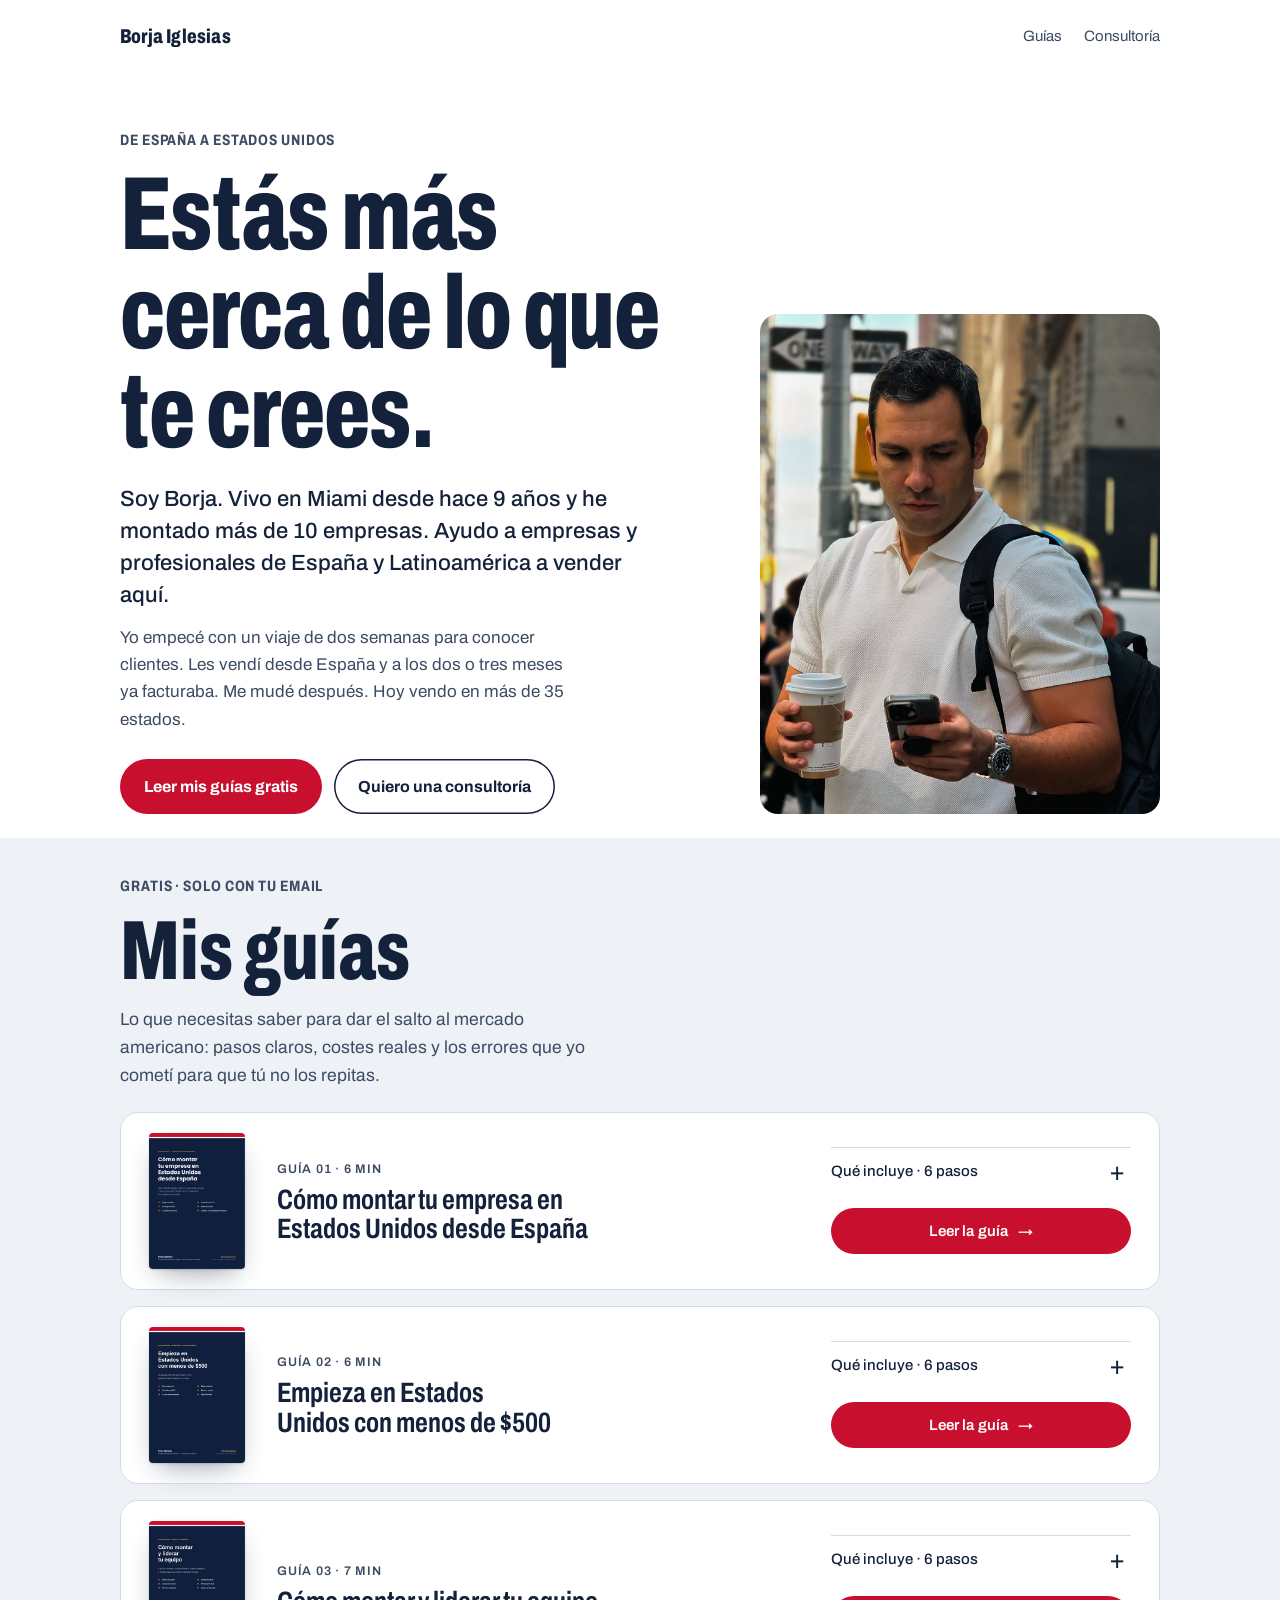
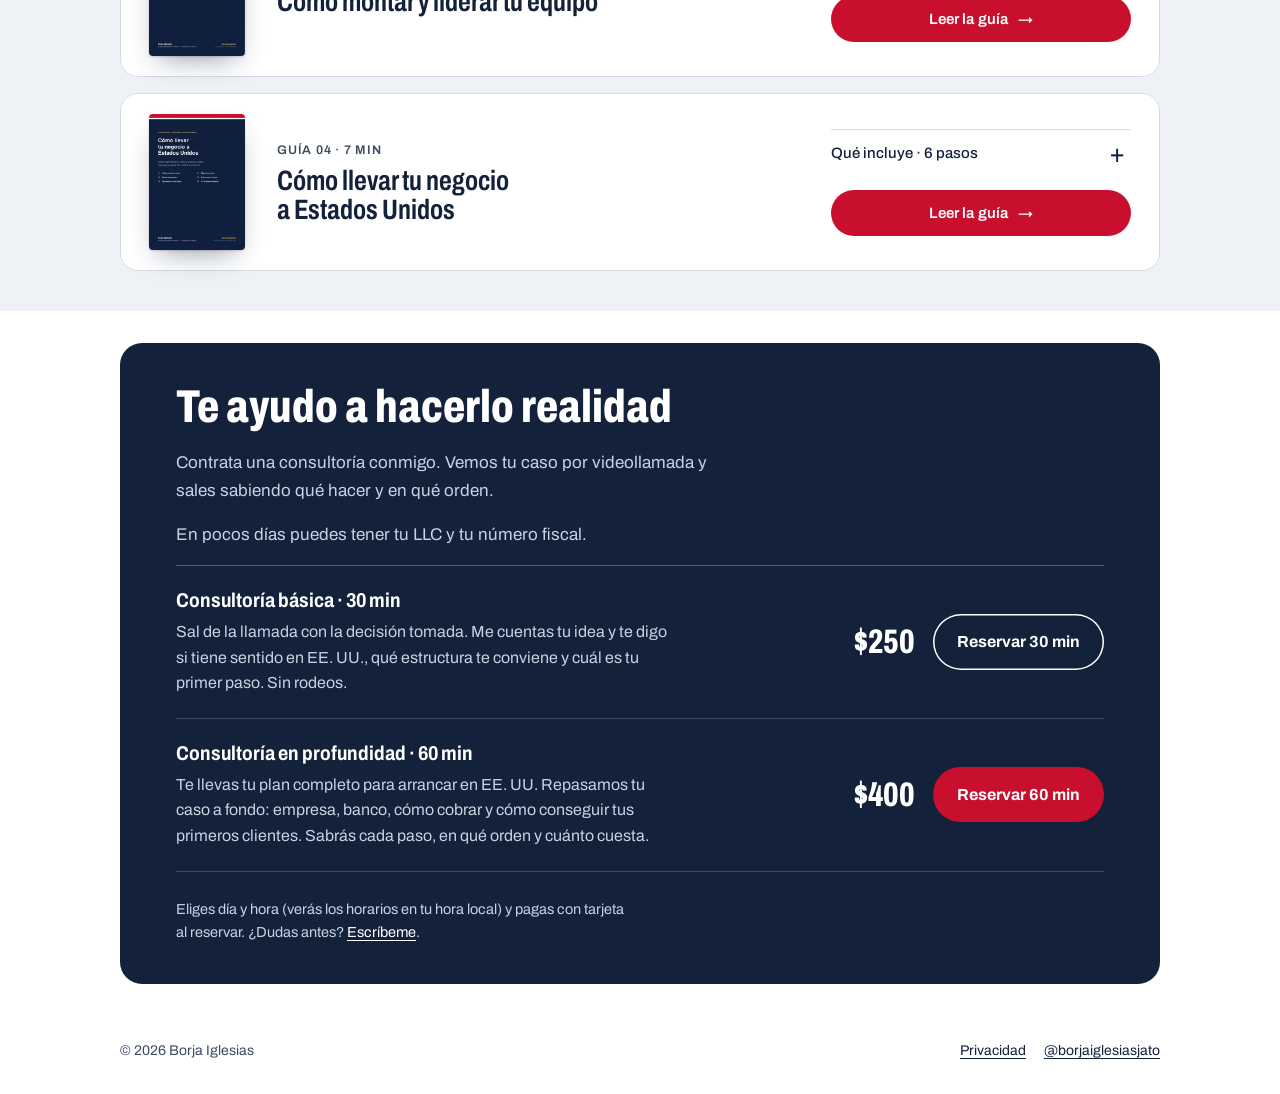
==== commit d0ab8aa3: "Guía: Cómo llevar tu negocio a Estados Unidos" ====
--- a/index.html
+++ b/index.html
@@ -102,6 +102,23 @@
             <a class="btn" href="/guia-montar-liderar-equipo">Leer la guía <span aria-hidden="true">→</span></a>
           </div>
         </li>
+        <li>
+          <a class="g-cover-link" href="/guia-llevar-negocio-usa" tabindex="-1" aria-hidden="true"><img class="g-cover" src="/img/portada-guia-llevar-negocio-usa.jpg" width="640" height="905" alt="" loading="lazy"></a>
+          <a class="g-head" href="/guia-llevar-negocio-usa">
+            <span class="g-meta">Guía 04 · 7 min</span>
+            <h3>Cómo llevar tu negocio a Estados Unidos</h3>
+          </a>
+          <div class="g-more">
+            <details class="g-toggle">
+              <summary>Qué incluye · 6 pasos</summary>
+              <ol class="g-steps">
+                <li>Valida antes de montar</li><li>Elige cómo entrar</li><li>Monta la estructura</li>
+                <li>Cobra como un local</li><li>Impuestos en dos países</li><li>¿Y si quieres mudarte?</li>
+              </ol>
+            </details>
+            <a class="btn" href="/guia-llevar-negocio-usa">Leer la guía <span aria-hidden="true">→</span></a>
+          </div>
+        </li>
       </ul>
     </div>
   </section>
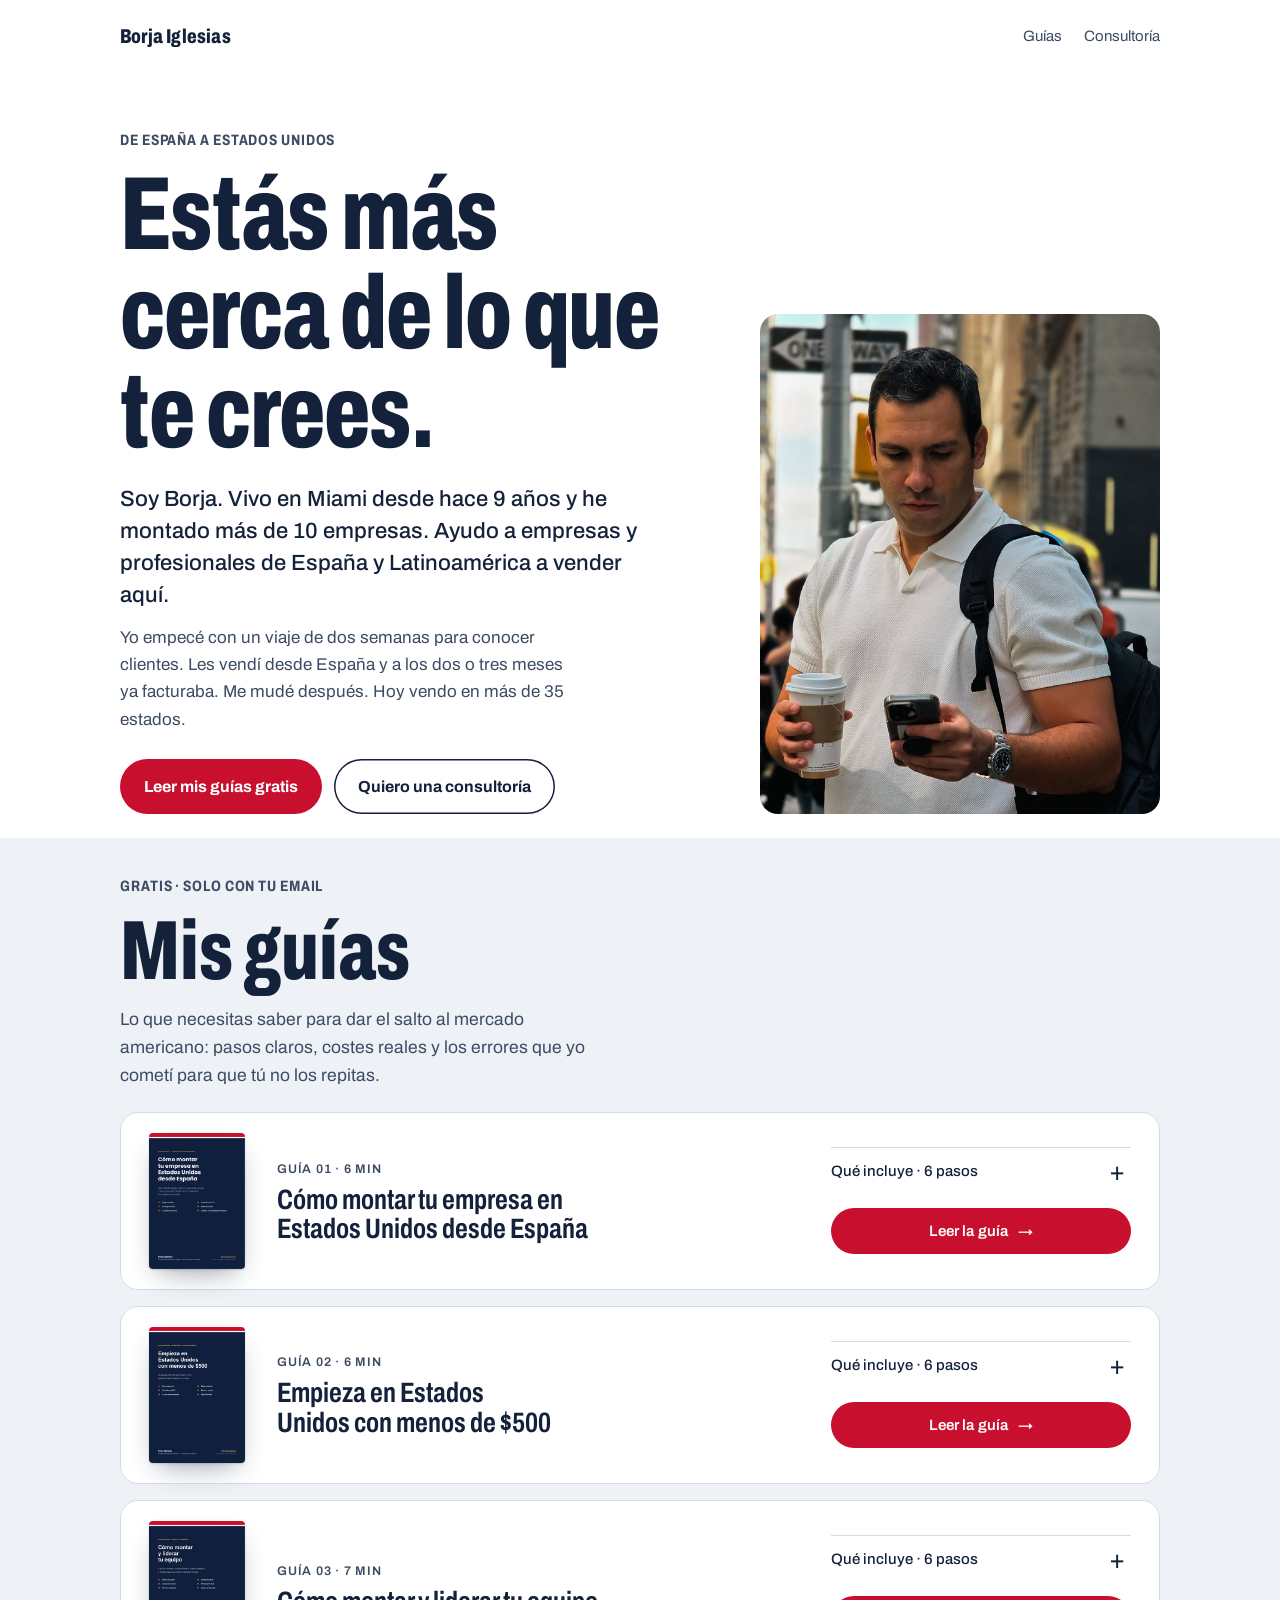
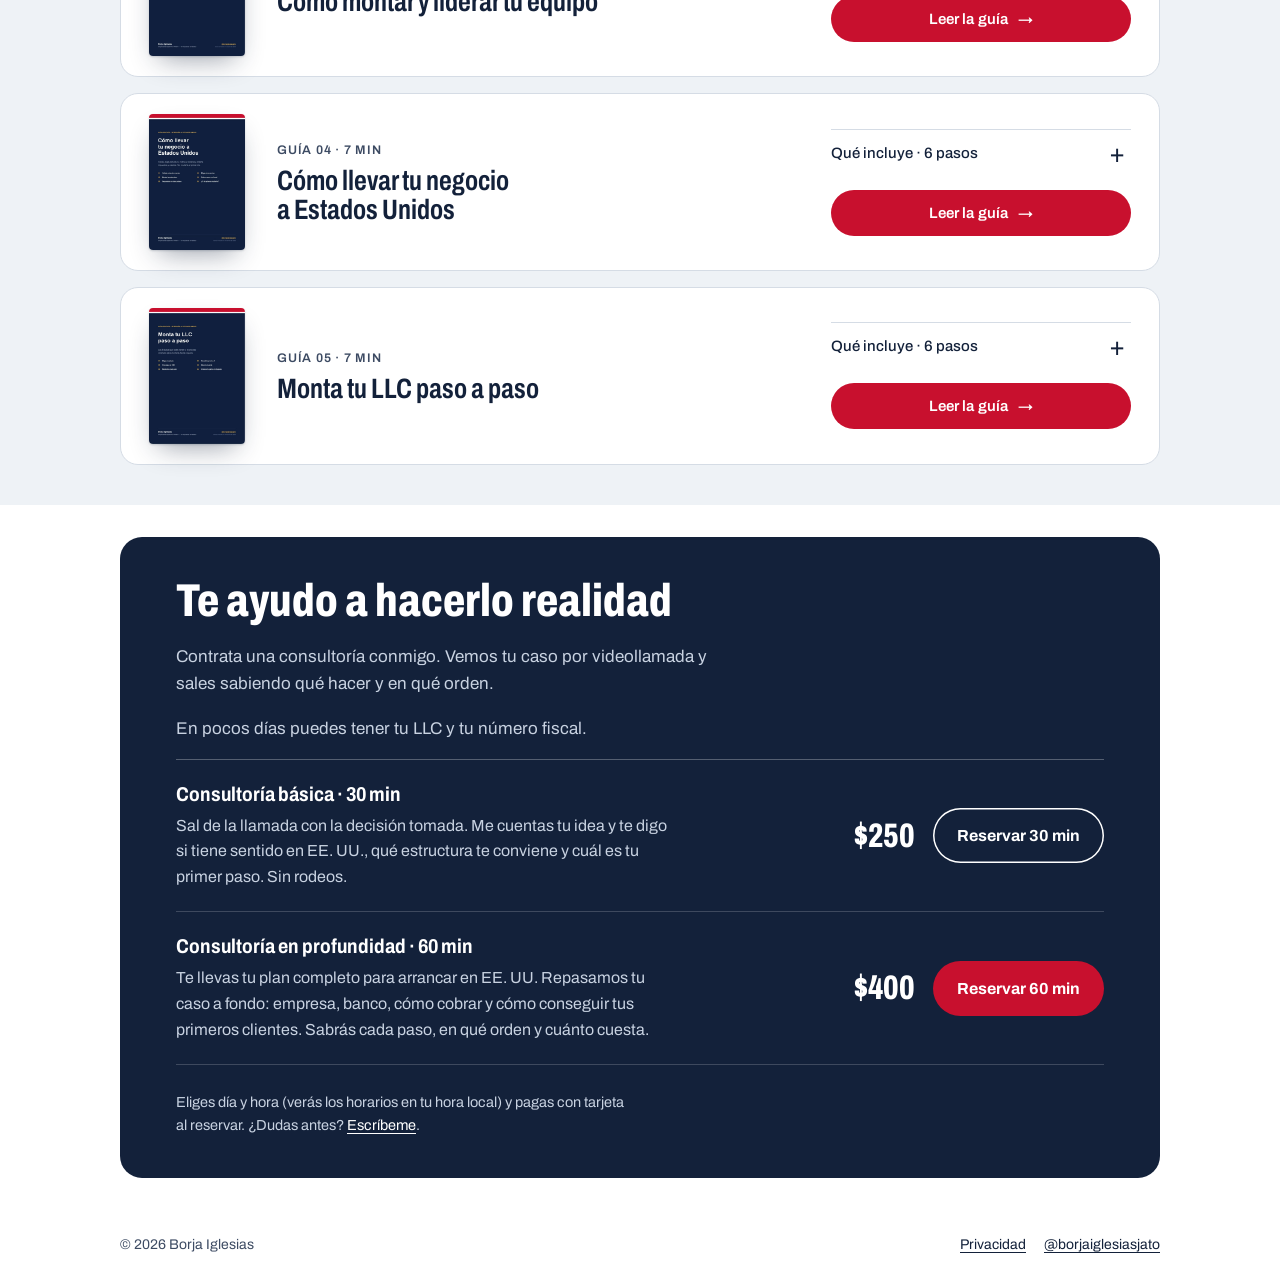
==== commit 1193ac6e: "Guía: Monta tu LLC paso a paso" ====
--- a/index.html
+++ b/index.html
@@ -119,6 +119,23 @@
             <a class="btn" href="/guia-llevar-negocio-usa">Leer la guía <span aria-hidden="true">→</span></a>
           </div>
         </li>
+        <li>
+          <a class="g-cover-link" href="/guia-montar-llc" tabindex="-1" aria-hidden="true"><img class="g-cover" src="/img/portada-guia-montar-llc.jpg" width="640" height="905" alt="" loading="lazy"></a>
+          <a class="g-head" href="/guia-montar-llc">
+            <span class="g-meta">Guía 05 · 7 min</span>
+            <h3>Monta tu LLC paso a paso</h3>
+          </a>
+          <div class="g-more">
+            <details class="g-toggle">
+              <summary>Qué incluye · 6 pasos</summary>
+              <ol class="g-steps">
+                <li>Elige el estado y el agente</li><li>Constituye la LLC</li><li>Consigue el EIN</li>
+                <li>Abre la cuenta y cobra</li><li>Mantenla viva cada año</li><li>Ordena tu parte en España</li>
+              </ol>
+            </details>
+            <a class="btn" href="/guia-montar-llc">Leer la guía <span aria-hidden="true">→</span></a>
+          </div>
+        </li>
       </ul>
     </div>
   </section>
